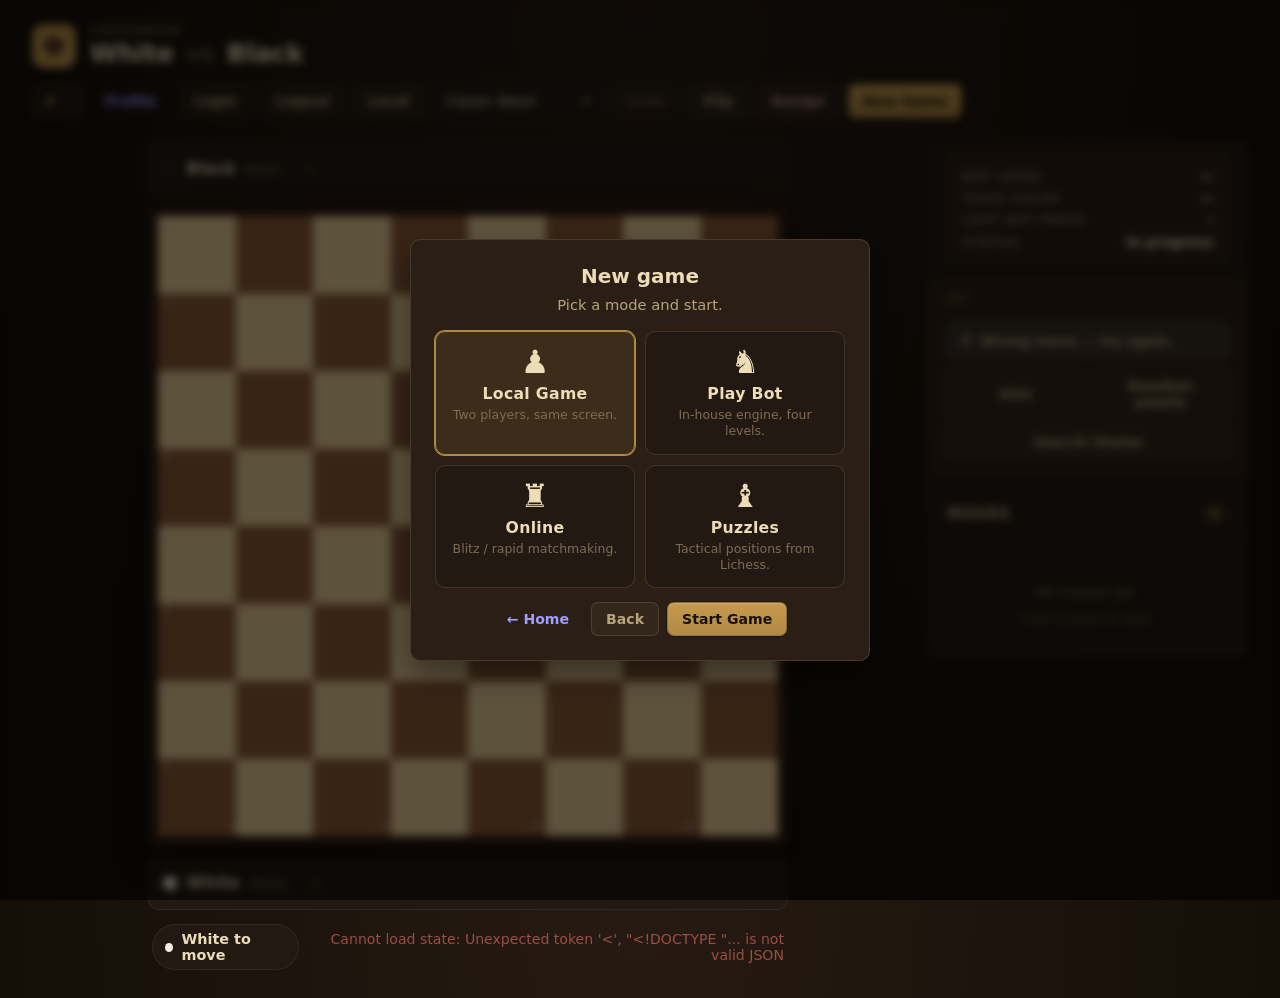
==== static/play.html @ d4fceac3 "getting there" ====
<!doctype html>
<html lang="en">
  <head>
    <meta charset="utf-8">
    <meta name="viewport" content="width=device-width, initial-scale=1">
    <title>ChessMate &mdash; Play</title>
    <link rel="stylesheet" href="/static/styles.css">
  </head>
  <body data-theme="warm">
    <main class="app-shell">
      <header class="topbar">
        <div class="topbar-brand">
          <a href="/" class="brand-link" title="Home">
            <span class="brand-mark" aria-hidden="true">&#9818;</span>
            <div class="brand-text">
              <p class="eyebrow">ChessMate</p>
              <h1><span id="title-white">White</span> <span class="vs">vs</span> <span id="title-black">Black</span></h1>
            </div>
          </a>
        </div>
        <div class="topbar-actions">
          <span class="user-chip" id="user-chip" hidden>
            <span class="user-dot" aria-hidden="true">&#9818;</span>
            <span id="user-name"></span>
            <span class="user-rating" id="user-rating"></span>
          </span>
          <a href="/profile" id="profile-link" class="ghost btn-link" title="Profile" hidden>
            <span class="btn-label">Profile</span>
          </a>
          <button id="login-shortcut" type="button" class="ghost" title="Login" hidden>
            <span class="btn-label">Login</span>
          </button>
          <button id="logout-button" type="button" class="ghost" title="Logout" hidden>
            <span class="btn-label">Logout</span>
          </button>
          <button id="mode-button" type="button" class="ghost" title="Change game mode">
            <span class="btn-label" id="mode-button-label">Local</span>
          </button>
          <select id="board-theme-picker" class="board-theme-picker" title="Board theme" aria-label="Board theme"></select>
          <button id="undo-button" type="button" class="ghost" title="Undo" disabled>
            <span class="btn-label">Undo</span>
          </button>
          <button id="flip-button" type="button" class="ghost" title="Flip board">
            <span class="btn-label">Flip</span>
          </button>
          <button id="resign-button" type="button" class="ghost danger" title="Resign" hidden>
            <span class="btn-label">Resign</span>
          </button>
          <button id="reset-button" type="button" class="primary" title="New game">
            <span class="btn-label">New Game</span>
          </button>
        </div>
      </header>

      <div class="layout">
        <section class="play-area" aria-label="Chessboard">
          <div class="player-card" id="player-top">
            <div class="player-info">
              <span class="player-dot black"></span>
              <span class="player-name" data-side="black">Black</span>
              <span class="player-color">Black</span>
              <span class="player-clock" id="clock-top"></span>
            </div>
            <div class="captured-row" id="captured-by-white" aria-label="Pieces captured by white"></div>
          </div>

          <div id="board" class="board" aria-label="Chessboard">
            <div class="squares-layer" id="squares-layer"></div>
            <div class="pieces-layer" id="pieces-layer" aria-hidden="true"></div>
            <div class="coords-files" id="coords-files"></div>
            <div class="coords-ranks" id="coords-ranks"></div>
            <div class="bot-thinking" id="bot-thinking" hidden>
              <span class="spinner" aria-hidden="true"></span>
              <span class="bot-thinking-text">Bot is thinking...</span>
            </div>
            <div class="multiplayer-overlay" id="multiplayer-overlay" hidden>
              <span class="spinner" aria-hidden="true"></span>
              <span class="multiplayer-text">
                <span id="multiplayer-text">Looking for an opponent</span>
                <span class="loading-dots" aria-hidden="true"></span>
              </span>
              <span class="multiplayer-subtext" id="multiplayer-wait">Wait time: 0:00</span>
              <button type="button" class="ghost mp-cancel" id="multiplayer-cancel">Cancel search</button>
            </div>
          </div>

          <div class="player-card" id="player-bottom">
            <div class="player-info">
              <span class="player-dot white"></span>
              <span class="player-name" data-side="white">White</span>
              <span class="player-color">White</span>
              <span class="player-clock" id="clock-bottom"></span>
            </div>
            <div class="captured-row" id="captured-by-black" aria-label="Pieces captured by black"></div>
          </div>

          <div class="status-bar" id="status-bar" role="status" aria-live="polite">
            <span class="turn-pill" id="turn-pill">
              <span class="turn-dot"></span>
              <span id="turn-text">White to move</span>
            </span>
            <span id="message" class="message"></span>
          </div>
        </section>

        <aside class="side-panel" aria-label="Game info">
          <!-- Game-info card: bot level, your color, last bot move. -->
          <div class="game-info-card" id="game-info-card" hidden>
            <div class="info-row" id="info-row-bot" hidden>
              <span class="info-label">Bot level</span>
              <span class="info-value" id="info-bot-level">&mdash;</span>
            </div>
            <div class="info-row">
              <span class="info-label">Your color</span>
              <span class="info-value" id="info-your-color">&mdash;</span>
            </div>
            <div class="info-row" id="info-row-last" hidden>
              <span class="info-label">Last bot move</span>
              <span class="info-value mono" id="info-last-bot">&mdash;</span>
            </div>
            <div class="info-row">
              <span class="info-label">Status</span>
              <span class="info-value" id="info-status">In progress</span>
            </div>
          </div>

          <!-- Puzzle info card (visible only in puzzle mode) -->
          <div class="puzzle-info" id="puzzle-info" hidden>
            <div class="puzzle-info-header">
              <span class="puzzle-rating-badge" id="puzzle-rating"></span>
              <span class="puzzle-progress-text" id="puzzle-progress"></span>
            </div>
            <div class="puzzle-themes" id="puzzle-themes"></div>
            <div class="puzzle-feedback" id="puzzle-feedback" hidden>
              <span class="puzzle-feedback-icon" aria-hidden="true">&#8634;</span>
              <span class="puzzle-feedback-text" id="puzzle-feedback-text">Wrong move &mdash; try again.</span>
            </div>
            <div class="puzzle-actions">
              <button type="button" class="ghost puzzle-btn" id="puzzle-hint-btn" title="Show the correct move">
                <span class="btn-label">Hint</span>
              </button>
              <button type="button" class="ghost puzzle-btn" id="puzzle-random-btn">
                <span class="btn-label">Random puzzle</span>
              </button>
              <button type="button" class="ghost puzzle-btn" id="puzzle-theme-btn">
                <span class="btn-label">Search theme</span>
              </button>
            </div>
          </div>

          <div class="panel-header" id="history-header">
            <h2>Moves</h2>
            <span class="badge" id="move-count">0</span>
          </div>
          <ol class="moves-list" id="moves-list"></ol>
          <div class="panel-empty" id="moves-empty">
            No moves yet.<br>
            <span class="hint">Click a piece to start.</span>
          </div>
        </aside>
      </div>
    </main>

    <!-- Mode-select modal -->
    <div class="modal-backdrop" id="mode-modal" hidden>
      <div class="modal mode-modal" role="dialog" aria-modal="true" aria-labelledby="mode-title">
        <h3 id="mode-title">New game</h3>
        <p class="modal-text">Pick a mode and start.</p>

        <div class="mode-choices" id="mode-choices">
          <button type="button" class="mode-tile selected" data-mode="local">
            <div class="mode-icon" aria-hidden="true">&#9823;</div>
            <div class="mode-name">Local Game</div>
            <div class="mode-desc">Two players, same screen.</div>
          </button>
          <button type="button" class="mode-tile" data-mode="vs_bot">
            <div class="mode-icon" aria-hidden="true">&#9822;</div>
            <div class="mode-name">Play Bot</div>
            <div class="mode-desc">In-house engine, four levels.</div>
          </button>
          <button type="button" class="mode-tile" data-mode="multiplayer">
            <div class="mode-icon" aria-hidden="true">&#9820;</div>
            <div class="mode-name">Online</div>
            <div class="mode-desc">Blitz / rapid matchmaking.</div>
          </button>
          <button type="button" class="mode-tile" data-mode="puzzle">
            <div class="mode-icon" aria-hidden="true">&#9821;</div>
            <div class="mode-name">Puzzles</div>
            <div class="mode-desc">Tactical positions from Lichess.</div>
          </button>
        </div>

        <div class="mode-options" id="mode-options" hidden>
          <div class="mode-options-row">
            <h4>Your color</h4>
            <div class="pill-choices" id="color-choices">
              <button type="button" class="pill selected" data-color="white">White</button>
              <button type="button" class="pill" data-color="black">Black</button>
              <button type="button" class="pill" data-color="random">Random</button>
            </div>
          </div>
          <div class="mode-options-row" id="level-row" hidden>
            <h4>Bot level</h4>
            <div class="pill-choices" id="level-choices">
              <button type="button" class="pill" data-level="1">Beginner</button>
              <button type="button" class="pill" data-level="2">Medium</button>
              <button type="button" class="pill selected" data-level="3">Advanced</button>
              <button type="button" class="pill" data-level="4">Expert</button>
            </div>
          </div>
        </div>

        <div class="mode-options" id="multiplayer-options" hidden>
          <div class="mode-options-row">
            <h4>Time</h4>
            <div class="pill-choices" id="time-choices">
              <button type="button" class="pill selected" data-minutes="3">3+2</button>
              <button type="button" class="pill" data-minutes="5">5+2</button>
              <button type="button" class="pill" data-minutes="10">10+2</button>
            </div>
          </div>
          <p class="modal-hint">Two-second increment per move.</p>
        </div>

        <div class="mode-options" id="puzzle-options" hidden>
          <div class="mode-options-row">
            <h4>Theme</h4>
            <div class="theme-search-wrap">
              <input type="text" class="form-input" id="puzzle-theme-search"
                     list="theme-datalist-modal"
                     placeholder="Search a theme (e.g. fork, pin, mate)&hellip;"
                     autocomplete="off">
              <datalist id="theme-datalist-modal"></datalist>
            </div>
          </div>
        </div>

        <div class="modal-actions">
          <a href="/" class="ghost btn-link" id="mode-home">&larr; Home</a>
          <button type="button" class="ghost" id="mode-cancel" hidden>Back</button>
          <button type="button" class="primary" id="mode-start">Start Game</button>
        </div>
      </div>
    </div>

    <!-- Promotion modal -->
    <div class="modal-backdrop" id="promo-modal" hidden>
      <div class="modal" role="dialog" aria-modal="true" aria-labelledby="promo-title">
        <h3 id="promo-title">Pawn promotion</h3>
        <p class="modal-text">Pick a piece.</p>
        <div class="promo-choices" id="promo-choices"></div>
      </div>
    </div>

    <!-- Game over modal -->
    <div class="modal-backdrop" id="endgame-modal" hidden>
      <div class="modal" role="dialog" aria-modal="true" aria-labelledby="endgame-title">
        <div class="endgame-icon" id="endgame-icon" aria-hidden="true">&#9812;</div>
        <h3 id="endgame-title">Game over</h3>
        <p class="modal-text" id="endgame-text">White wins.</p>
        <div class="modal-actions">
          <button type="button" class="ghost" id="endgame-close">View board</button>
          <button type="button" class="primary" id="endgame-reset">New game</button>
        </div>
      </div>
    </div>

    <!-- Puzzle solved modal -->
    <div class="modal-backdrop" id="puzzle-solved-modal" hidden>
      <div class="modal" role="dialog" aria-modal="true" aria-labelledby="puzzle-solved-title">
        <div class="endgame-icon" aria-hidden="true">&#9821;</div>
        <h3 id="puzzle-solved-title">Puzzle solved!</h3>
        <p class="modal-text" id="puzzle-solved-text">Nice work &mdash; you found every correct move.</p>
        <div class="modal-actions">
          <button type="button" class="ghost" id="puzzle-solved-close">View board</button>
          <button type="button" class="primary" id="puzzle-solved-next">Next puzzle</button>
        </div>
      </div>
    </div>

    <!-- Puzzle theme picker modal -->
    <div class="modal-backdrop" id="puzzle-theme-modal" hidden>
      <div class="modal" role="dialog" aria-modal="true" aria-labelledby="puzzle-theme-title">
        <h3 id="puzzle-theme-title">Pick a theme</h3>
        <p class="modal-text">Type or choose a theme for the next puzzle.</p>
        <div class="theme-search-wrap">
          <input type="text" class="form-input" id="puzzle-theme-picker-search"
                 list="theme-datalist-picker"
                 placeholder="Search a theme (e.g. fork, pin, mate)&hellip;"
                 autocomplete="off">
          <datalist id="theme-datalist-picker"></datalist>
        </div>
        <div class="modal-actions">
          <button type="button" class="ghost" id="puzzle-theme-cancel">Cancel</button>
          <button type="button" class="primary" id="puzzle-theme-start">Start</button>
        </div>
      </div>
    </div>

    <!-- Auth modal (shown only when login is required for an action). -->
    <div class="modal-backdrop" id="auth-modal" hidden>
      <div class="modal auth-modal" role="dialog" aria-modal="true" aria-labelledby="auth-title">
        <button type="button" class="modal-close" id="auth-modal-close" title="Close" aria-label="Close">&times;</button>
        <div class="auth-header">
          <span class="brand-mark auth-logo" aria-hidden="true">&#9818;</span>
          <h3 id="auth-title">Sign in</h3>
          <p class="modal-text">Log in or create a new account.</p>
        </div>

        <div class="auth-tabs">
          <button type="button" class="auth-tab active" id="auth-tab-login">Login</button>
          <button type="button" class="auth-tab" id="auth-tab-register">New account</button>
        </div>

        <p class="auth-error" id="auth-error" aria-live="polite"></p>

        <form id="auth-login-form">
          <div class="form-group">
            <label class="form-label" for="login-username">Username</label>
            <input class="form-input" type="text" id="login-username" placeholder="username" autocomplete="username">
          </div>
          <div class="form-group">
            <label class="form-label" for="login-password">Password</label>
            <input class="form-input" type="password" id="login-password" placeholder="&bull;&bull;&bull;&bull;&bull;&bull;&bull;&bull;" autocomplete="current-password">
          </div>
          <button type="submit" class="primary auth-submit" id="login-submit">Sign in</button>
        </form>

        <form id="auth-register-form" hidden>
          <div class="form-group">
            <label class="form-label" for="register-username">Username</label>
            <input class="form-input" type="text" id="register-username" placeholder="pick a username" autocomplete="username">
          </div>
          <div class="form-group">
            <label class="form-label" for="register-password">Password</label>
            <input class="form-input" type="password" id="register-password" placeholder="min. 6 chars" autocomplete="new-password">
          </div>
          <button type="submit" class="primary auth-submit" id="register-submit">Create account</button>
        </form>
      </div>
    </div>

    <script src="/static/board-themes.js"></script>
    <script src="/static/app.js" defer></script>
  </body>
</html>
---- static/styles.css ----
/* ============================================================
   ChessMate — Sprint 3 visual layer
   Adauga peste Sprint 2: selectare mod de joc (modal), tile-uri
   pentru moduri, pill-uri pentru sub-optiuni, overlay "bot
   gandeste" deasupra tablei + tabla in stare "asteapta bot".
   Tema unica (dark); FLIP, board, pieces si panel raman stabile.
   ============================================================ */

:root,
[data-theme="warm"] {
  color-scheme: dark;

  /* --- Retro chess-club palette (aged walnut + parchment + brass) --- */
  --bg-base:        #1b140d;                    /* dark walnut */
  --bg-grad:        radial-gradient(ellipse at top, #261b12 0%, #140e08 75%);
  --panel:          #221912;                    /* aged leather */
  --panel-elevated: #2b1f15;                    /* polished walnut */
  --ink:            #ecdcb8;                    /* ivory parchment */
  --ink-soft:       #b9a37c;                    /* warm taupe */
  --ink-muted:      #7e6c52;                    /* faded ink */
  --border:         rgba(236, 220, 184, 0.07);  /* worn bronze, soft */
  --border-strong:  rgba(236, 220, 184, 0.14);

  /* Aged brass — muted, less neon than the previous gold */
  --accent:         #b08a44;                    /* aged brass */
  --accent-soft:    rgba(176, 138, 68, 0.13);
  --accent-strong:  #c69a4d;                    /* polished brass */
  --danger:         #9c4d44;                    /* burgundy */
  --danger-soft:    rgba(156, 77, 68, 0.15);
  --success:        #688046;                    /* forest green */

  /* Default board (overridden by [data-board="..."] selectors below). */
  --light-square: #e3c98e;
  --dark-square:  #855632;
  --board-frame:  #2a180c;

  --hl-last:     rgba(176, 138, 68, 0.28);
  --hl-selected: rgba(176, 138, 68, 0.50);
  --hl-legal:    rgba(176, 138, 68, 0.50);
  --hl-capture:  rgba(156, 77, 68, 0.68);
  --hl-check:    rgba(156, 77, 68, 0.70);

  /* Softer shadows — no SaaS glow. */
  --shadow-lg: 0 14px 32px rgba(0, 0, 0, 0.42);
  --shadow-md: 0 4px 14px rgba(0, 0, 0, 0.30);

  --radius:     10px;
  --radius-sm:  7px;
  --transition:        180ms cubic-bezier(0.4, 0, 0.2, 1);
  --piece-transition:  260ms cubic-bezier(0.34, 1.2, 0.64, 1);
}

/* --- Board palettes (switchable via the board-theme picker) ------------- */
[data-board="classic"]    { --light-square:#e9cd96; --dark-square:#8a5a36; --board-frame:#2b1a10; }
[data-board="walnut"]     { --light-square:#d7b97b; --dark-square:#5d3920; --board-frame:#1a0d07; }
[data-board="autumn"]     { --light-square:#e5c89a; --dark-square:#9b5a3c; --board-frame:#2d160b; }
[data-board="olive"]      { --light-square:#e6d8b3; --dark-square:#5d6b3f; --board-frame:#2a2a1a; }
[data-board="parchment"]  { --light-square:#f3e6c4; --dark-square:#8a7a5a; --board-frame:#1d1610; }
[data-board="tournament"] { --light-square:#ecddb5; --dark-square:#4a6b4d; --board-frame:#1a2418; }

* { box-sizing: border-box; }

html, body { height: 100%; }

body {
  margin: 0;
  background: var(--bg-base);
  background-image: var(--bg-grad);
  color: var(--ink);
  font-family: "Inter", ui-sans-serif, system-ui, -apple-system, BlinkMacSystemFont, "Segoe UI", Roboto, sans-serif;
  font-size: 15px;
  -webkit-font-smoothing: antialiased;
}

button {
  font: inherit;
  cursor: pointer;
  border: 0;
}

/* ----------------------------- Layout ------------------------------- */

.app-shell {
  min-height: 100vh;
  max-width: 1280px;
  margin: 0 auto;
  padding: 24px clamp(16px, 3vw, 32px);
  display: flex;
  flex-direction: column;
  gap: 24px;
}

.topbar {
  display: flex;
  align-items: center;
  justify-content: space-between;
  gap: 16px;
  flex-wrap: wrap;
}

.topbar-brand {
  display: flex;
  align-items: center;
  gap: 14px;
}

.brand-mark {
  width: 44px;
  height: 44px;
  border-radius: 12px;
  background: linear-gradient(135deg, var(--accent), var(--accent-strong));
  color: var(--board-frame);
  display: grid;
  place-items: center;
  font-size: 28px;
  line-height: 1;
  box-shadow: var(--shadow-md);
}

.brand-text { line-height: 1.1; }

.eyebrow {
  margin: 0 0 2px;
  color: var(--ink-muted);
  font-size: 0.7rem;
  font-weight: 700;
  letter-spacing: 0.18em;
  text-transform: uppercase;
}

h1 {
  margin: 0;
  font-size: clamp(1.2rem, 2.2vw, 1.6rem);
  font-weight: 700;
  letter-spacing: -0.01em;
}

.vs {
  color: var(--ink-muted);
  font-weight: 500;
  margin: 0 4px;
}

.topbar-actions {
  display: flex;
  gap: 8px;
  flex-wrap: wrap;
}

button.ghost,
button.primary {
  display: inline-flex;
  align-items: center;
  gap: 6px;
  padding: 8px 14px;
  border-radius: var(--radius-sm);
  font-size: 0.88rem;
  font-weight: 600;
  transition: background var(--transition), color var(--transition), transform var(--transition), border-color var(--transition);
}

button.ghost {
  background: transparent;
  color: var(--ink-soft);
  border: 1px solid var(--border-strong);
}

button.ghost:hover:not(:disabled) {
  background: var(--accent-soft);
  color: var(--ink);
  border-color: var(--accent);
}

button.primary {
  background: linear-gradient(135deg, var(--accent), var(--accent-strong));
  color: var(--board-frame);
}

button.primary:hover {
  transform: translateY(-1px);
  box-shadow: var(--shadow-md);
}

button:disabled {
  opacity: 0.4;
  cursor: not-allowed;
}

.btn-icon {
  font-size: 1rem;
  line-height: 1;
}

.layout {
  display: grid;
  grid-template-columns: minmax(0, 1fr) 320px;
  gap: 24px;
  align-items: start;
}

@media (max-width: 960px) {
  .layout { grid-template-columns: 1fr; }
  .side-panel { order: 2; }
}

/* --------------------------- Play area ------------------------------ */

.play-area {
  display: flex;
  flex-direction: column;
  gap: 10px;
  align-items: center;
}

.player-card {
  display: flex;
  align-items: center;
  justify-content: space-between;
  gap: 16px;
  padding: 10px 14px;
  background: var(--panel);
  border: 1px solid var(--border);
  border-radius: var(--radius);
  min-height: 54px;
  width: min(100%, 640px);
}

.player-card.active {
  border-color: var(--accent);
  box-shadow: 0 0 0 1px var(--accent), var(--shadow-md);
}

.player-info {
  display: flex;
  align-items: center;
  gap: 10px;
  font-weight: 600;
}

.player-dot {
  width: 14px;
  height: 14px;
  border-radius: 50%;
  border: 2px solid var(--border-strong);
}
.player-dot.white { background: #f5f0e6; }
.player-dot.black { background: #1a1612; }

.player-name {
  letter-spacing: 0.04em;
  font-weight: 700;
}

.player-color {
  color: var(--ink-muted);
  font-size: 0.82rem;
  font-weight: 500;
}

.player-clock {
  margin-left: 10px;
  padding: 2px 8px;
  border-radius: 999px;
  background: rgba(233, 185, 73, 0.15);
  color: var(--accent);
  font-size: 0.78rem;
  font-weight: 700;
  letter-spacing: 0.04em;
}

.captured-row {
  display: flex;
  align-items: center;
  gap: 0;
  font-size: 1.25rem;
  line-height: 1;
  min-height: 24px;
  flex-wrap: wrap;
}

.captured-row .captured-piece {
  display: inline-block;
  margin-right: -4px;
  transition: transform var(--transition);
  animation: capture-in 240ms cubic-bezier(0.34, 1.56, 0.64, 1);
}

.captured-row .captured-piece.white {
  color: #f7f1e3;
  text-shadow:
    -0.5px -0.5px 0 #1a120c,
     0.5px -0.5px 0 #1a120c,
    -0.5px  0.5px 0 #1a120c,
     0.5px  0.5px 0 #1a120c;
}

.captured-row .captured-piece.black {
  color: #1a120c;
  text-shadow:
    -0.5px -0.5px 0 rgba(255, 255, 255, 0.6),
     0.5px -0.5px 0 rgba(255, 255, 255, 0.6),
    -0.5px  0.5px 0 rgba(255, 255, 255, 0.6),
     0.5px  0.5px 0 rgba(255, 255, 255, 0.6);
}

.captured-advantage {
  margin-left: 8px;
  padding: 1px 6px;
  border-radius: 999px;
  background: var(--accent-soft);
  color: var(--accent);
  font-size: 0.72rem;
  font-weight: 700;
}

@keyframes capture-in {
  0% { transform: scale(0) rotate(-40deg); opacity: 0; }
  100% { transform: scale(1) rotate(0); opacity: 1; }
}

/* ------------------------------ Board ------------------------------- */

.board {
  position: relative;
  width: min(100%, 640px);
  aspect-ratio: 1;
  display: grid;
  grid-template: 1fr / 1fr;
  border: 10px solid var(--board-frame);
  border-radius: 6px;
  background: var(--board-frame);
  box-shadow: var(--shadow-lg);
  overflow: hidden;
  transition: filter var(--transition);
}

/* Stare cand asteptam botul — semnaleaza vizual ca tabla nu accepta input */
.board.waiting-for-bot {
  filter: saturate(0.7) brightness(0.92);
}
.board.waiting-for-bot .square { cursor: default; }

.squares-layer,
.pieces-layer {
  grid-area: 1 / 1;
}

.squares-layer {
  display: grid;
  grid-template-columns: repeat(8, 1fr);
  grid-template-rows: repeat(8, 1fr);
}

.pieces-layer {
  position: relative;
  pointer-events: none;
  z-index: 2;
}

.square {
  position: relative;
  border: 0;
  padding: 0;
  margin: 0;
  background: var(--light-square);
  cursor: default;
  transition: background var(--transition);
}

.square.dark { background: var(--dark-square); }

.square[data-last-move]::before {
  content: "";
  position: absolute;
  inset: 0;
  background: var(--hl-last);
  pointer-events: none;
}

.square[data-check]::before {
  content: "";
  position: absolute;
  inset: 0;
  background: radial-gradient(circle at center, var(--hl-check) 0%, transparent 75%);
  pointer-events: none;
  animation: check-pulse 1.6s ease-in-out infinite;
}

@keyframes check-pulse {
  0%, 100% { opacity: 0.85; }
  50%      { opacity: 0.45; }
}

.square.selected {
  outline: 4px solid var(--hl-selected);
  outline-offset: -4px;
  z-index: 1;
}

.square.legal::after {
  content: "";
  position: absolute;
  inset: 0;
  margin: auto;
  width: 28%;
  aspect-ratio: 1;
  border-radius: 50%;
  background: var(--hl-legal);
  pointer-events: none;
  animation: dot-in 180ms ease-out;
}

.square.capture::after {
  content: "";
  position: absolute;
  inset: 6%;
  border: 4px solid var(--hl-capture);
  border-radius: 50%;
  pointer-events: none;
  animation: dot-in 180ms ease-out;
}

@keyframes dot-in {
  from { transform: scale(0.4); opacity: 0; }
  to   { transform: scale(1); opacity: 1; }
}

/* Coordonate */
.coords-files,
.coords-ranks {
  position: absolute;
  pointer-events: none;
  z-index: 3;
  font-size: clamp(9px, 1.2vw, 11px);
  font-weight: 700;
  font-family: "JetBrains Mono", ui-monospace, monospace;
  color: rgba(255, 255, 255, 0.55);
  text-shadow: 0 1px 1px rgba(0, 0, 0, 0.3);
}

.coords-files {
  inset: auto 0 4px 0;
  display: grid;
  grid-template-columns: repeat(8, 1fr);
  padding: 0 6px;
}
.coords-files span { text-align: right; padding-right: 4px; }

.coords-ranks {
  inset: 4px 0 0 4px;
  display: grid;
  grid-template-rows: repeat(8, 1fr);
}

/* Piese */
.piece {
  position: absolute;
  width: 12.5%;
  height: 12.5%;
  display: grid;
  place-items: center;
  font-size: clamp(2rem, 7.4vw, 3.6rem);
  line-height: 1;
  user-select: none;
  pointer-events: none;
  transition: transform var(--piece-transition), opacity 220ms ease-out;
  will-change: transform;
}

.piece.white {
  color: #f7f1e3;
  text-shadow:
    -1px -1px 0 #1a120c,
     1px -1px 0 #1a120c,
    -1px  1px 0 #1a120c,
     1px  1px 0 #1a120c,
     0 2px 4px rgba(0, 0, 0, 0.35);
}

.piece.black {
  color: #1a120c;
  text-shadow:
    -1px -1px 0 rgba(255, 255, 255, 0.55),
     1px -1px 0 rgba(255, 255, 255, 0.55),
    -1px  1px 0 rgba(255, 255, 255, 0.55),
     1px  1px 0 rgba(255, 255, 255, 0.55),
     0 2px 4px rgba(0, 0, 0, 0.35);
}

.piece.captured-out {
  opacity: 0;
  transform: scale(0.6) translate(var(--tx, 0), var(--ty, 0));
  transition: transform 200ms ease-in, opacity 200ms ease-in;
}

.piece.promoting {
  animation: promote-pop 360ms cubic-bezier(0.34, 1.56, 0.64, 1);
}
@keyframes promote-pop {
  0%   { transform: translate(var(--tx, 0), var(--ty, 0)) scale(0.3); }
  60%  { transform: translate(var(--tx, 0), var(--ty, 0)) scale(1.25); }
  100% { transform: translate(var(--tx, 0), var(--ty, 0)) scale(1); }
}

/* --------------------------- Bot thinking overlay ------------------- */

.bot-thinking {
  position: absolute;
  inset: 0;
  z-index: 4;
  display: flex;
  align-items: center;
  justify-content: center;
  flex-direction: column;
  gap: 12px;
  background: rgba(15, 20, 25, 0.35);
  backdrop-filter: blur(2px);
  pointer-events: none;
  animation: fade-in 180ms ease-out;
}
.bot-thinking[hidden] { display: none; }

.bot-thinking-text {
  background: var(--panel-elevated);
  color: var(--ink);
  border: 1px solid var(--border-strong);
  border-radius: 999px;
  padding: 6px 14px;
  font-size: 0.88rem;
  font-weight: 600;
  letter-spacing: 0.02em;
  box-shadow: var(--shadow-md);
}

/* ----------------------- Multiplayer overlay ---------------------- */

.multiplayer-overlay {
  position: absolute;
  inset: 0;
  z-index: 5;
  display: flex;
  align-items: center;
  justify-content: center;
  flex-direction: column;
  gap: 12px;
  background: rgba(15, 20, 25, 0.45);
  backdrop-filter: blur(2px);
  animation: fade-in 180ms ease-out;
}
.multiplayer-overlay[hidden] { display: none; }

.multiplayer-text {
  background: var(--panel-elevated);
  color: var(--ink);
  border: 1px solid var(--border-strong);
  border-radius: 999px;
  padding: 6px 14px;
  font-size: 0.9rem;
  font-weight: 600;
  letter-spacing: 0.02em;
  box-shadow: var(--shadow-md);
}

.multiplayer-subtext {
  color: var(--ink-soft);
  font-size: 0.82rem;
  font-weight: 600;
  letter-spacing: 0.02em;
}

.mp-cancel {
  background: var(--accent);
  color: var(--board-frame);
  border: 0;
  padding: 9px 16px;
  font-weight: 700;
  letter-spacing: 0.02em;
  box-shadow: var(--shadow-md);
}

.mp-cancel:hover:not(:disabled) {
  transform: translateY(-1px);
  box-shadow: 0 10px 24px rgba(0, 0, 0, 0.35);
}

.loading-dots::after {
  content: "...";
  display: inline-block;
  width: 0;
  overflow: hidden;
  vertical-align: bottom;
  animation: dots 1.1s steps(4, end) infinite;
}

@keyframes dots {
  to { width: 1.2em; }
}

.spinner {
  width: 36px;
  height: 36px;
  border-radius: 50%;
  border: 3px solid rgba(255, 255, 255, 0.18);
  border-top-color: var(--accent);
  animation: spin 0.9s linear infinite;
}

@keyframes spin {
  to { transform: rotate(360deg); }
}

/* ---------------------------- Status bar ---------------------------- */

.status-bar {
  display: flex;
  align-items: center;
  justify-content: space-between;
  gap: 12px;
  padding: 4px 4px;
  min-height: 36px;
  width: min(100%, 640px);
}

.turn-pill {
  display: inline-flex;
  align-items: center;
  gap: 8px;
  padding: 6px 12px;
  border-radius: 999px;
  background: var(--panel);
  border: 1px solid var(--border);
  font-weight: 600;
  font-size: 0.9rem;
}

.turn-dot {
  width: 9px;
  height: 9px;
  border-radius: 50%;
  background: #f5f0e6;
  border: 2px solid var(--border-strong);
  transition: background var(--transition);
}
.turn-pill[data-turn="black"] .turn-dot { background: #1a1612; }

.message {
  font-size: 0.88rem;
  color: var(--danger);
  text-align: right;
  min-height: 1em;
  font-weight: 500;
}

.message.info { color: var(--ink-soft); }
.message.success { color: var(--success); }

/* --------------------------- Side panel ----------------------------- */

.side-panel {
  background: var(--panel);
  border: 1px solid var(--border);
  border-radius: var(--radius);
  display: flex;
  flex-direction: column;
  max-height: calc(100vh - 140px);
  overflow: hidden;
}

.panel-header {
  padding: 14px 18px;
  border-bottom: 1px solid var(--border);
  display: flex;
  align-items: center;
  justify-content: space-between;
}
.panel-header h2 {
  margin: 0;
  font-size: 0.95rem;
  font-weight: 700;
  letter-spacing: 0.04em;
  text-transform: uppercase;
  color: var(--ink-soft);
}
.badge {
  padding: 2px 10px;
  border-radius: 999px;
  background: var(--accent-soft);
  color: var(--accent);
  font-size: 0.78rem;
  font-weight: 700;
}

.moves-list {
  list-style: none;
  margin: 0;
  padding: 8px 0;
  overflow-y: auto;
  font-family: "JetBrains Mono", ui-monospace, monospace;
  font-size: 0.92rem;
}

.moves-list li {
  display: grid;
  grid-template-columns: 38px 1fr 1fr;
  gap: 8px;
  padding: 6px 18px;
  align-items: center;
  border-left: 3px solid transparent;
  transition: background var(--transition);
}

.moves-list li:hover { background: var(--accent-soft); }

.moves-list .ply-num {
  color: var(--ink-muted);
  font-size: 0.82rem;
}

.moves-list .ply {
  padding: 2px 6px;
  border-radius: 4px;
  font-weight: 600;
}

.moves-list .ply.latest {
  background: var(--accent-soft);
  color: var(--accent-strong);
}

.moves-list .ply.empty { color: var(--ink-muted); font-weight: 400; }

.panel-empty {
  padding: 28px 22px;
  text-align: center;
  color: var(--ink-muted);
  font-size: 0.88rem;
  line-height: 1.5;
}
.panel-empty .hint {
  display: block;
  margin-top: 6px;
  font-size: 0.8rem;
  opacity: 0.75;
}

/* ----------------------------- Modals ------------------------------- */

.modal-backdrop {
  position: fixed;
  inset: 0;
  background: rgba(0, 0, 0, 0.6);
  display: grid;
  place-items: center;
  z-index: 100;
  animation: fade-in 220ms ease-out;
  backdrop-filter: blur(4px);
}
.modal-backdrop[hidden] { display: none; }

.modal {
  background: var(--panel-elevated);
  color: var(--ink);
  border: 1px solid var(--border-strong);
  border-radius: var(--radius);
  padding: 24px;
  max-width: 380px;
  width: 90%;
  box-shadow: var(--shadow-lg);
  text-align: center;
  animation: pop-in 280ms cubic-bezier(0.34, 1.56, 0.64, 1);
}

@keyframes fade-in { from { opacity: 0; } to { opacity: 1; } }
@keyframes pop-in {
  from { transform: scale(0.85); opacity: 0; }
  to   { transform: scale(1); opacity: 1; }
}

.modal h3 {
  margin: 0 0 8px;
  font-size: 1.25rem;
}
.modal-text {
  margin: 0 0 18px;
  color: var(--ink-soft);
  font-size: 0.92rem;
}
.modal-hint {
  margin: 4px 0 0;
  color: var(--ink-muted);
  font-size: 0.78rem;
  font-style: italic;
  text-align: center;
}

.promo-choices {
  display: grid;
  grid-template-columns: repeat(4, 1fr);
  gap: 8px;
}
.promo-choices button {
  background: var(--panel);
  border: 1px solid var(--border-strong);
  border-radius: var(--radius-sm);
  padding: 12px 0;
  font-size: 2.4rem;
  line-height: 1;
  transition: background var(--transition), transform var(--transition), border-color var(--transition);
}
.promo-choices button.white {
  color: #f7f1e3;
  text-shadow: -1px -1px 0 #1a120c, 1px -1px 0 #1a120c, -1px 1px 0 #1a120c, 1px 1px 0 #1a120c;
}
.promo-choices button.black {
  color: #1a120c;
  text-shadow: -1px -1px 0 rgba(255,255,255,.6), 1px -1px 0 rgba(255,255,255,.6), -1px 1px 0 rgba(255,255,255,.6), 1px 1px 0 rgba(255,255,255,.6);
}
.promo-choices button:hover {
  background: var(--accent-soft);
  border-color: var(--accent);
  transform: translateY(-2px);
}

.endgame-icon {
  font-size: 3.5rem;
  line-height: 1;
  margin-bottom: 8px;
  color: var(--accent);
  animation: bounce-in 500ms cubic-bezier(0.34, 1.56, 0.64, 1);
}
@keyframes bounce-in {
  0% { transform: scale(0) rotate(-180deg); }
  100% { transform: scale(1) rotate(0); }
}

.modal-actions {
  display: flex;
  gap: 8px;
  justify-content: center;
  margin-top: 8px;
}

/* ------------------- Mode-select modal (Sprint 3) ------------------- */

.mode-modal {
  max-width: 460px;
  text-align: left;
}
.mode-modal h3 { text-align: center; }
.mode-modal .modal-text { text-align: center; }

.mode-choices {
  display: grid;
  grid-template-columns: 1fr 1fr;
  gap: 10px;
  margin-bottom: 14px;
}

.mode-tile {
  background: var(--panel);
  border: 1px solid var(--border-strong);
  border-radius: var(--radius);
  padding: 14px 12px;
  display: flex;
  flex-direction: column;
  align-items: center;
  gap: 4px;
  text-align: center;
  color: var(--ink);
  cursor: pointer;
  transition: background var(--transition), border-color var(--transition), transform var(--transition);
}
.mode-tile:hover {
  background: var(--accent-soft);
  border-color: var(--accent);
  transform: translateY(-1px);
}
.mode-tile.selected {
  background: var(--accent-soft);
  border-color: var(--accent);
  box-shadow: 0 0 0 1px var(--accent);
}

.mode-icon {
  font-size: 2rem;
  line-height: 1;
  margin-bottom: 2px;
}
.mode-name {
  font-weight: 700;
  font-size: 0.98rem;
  letter-spacing: 0.02em;
}
.mode-desc {
  font-size: 0.78rem;
  color: var(--ink-muted);
  line-height: 1.3;
}

.mode-options {
  display: flex;
  flex-direction: column;
  gap: 10px;
  padding: 12px;
  margin-bottom: 12px;
  background: var(--panel);
  border: 1px solid var(--border);
  border-radius: var(--radius-sm);
  animation: fade-in 180ms ease-out;
}
.mode-options[hidden] { display: none; }

.mode-options-row {
  display: flex;
  align-items: center;
  gap: 10px;
  flex-wrap: wrap;
}
.mode-options-row h4 {
  margin: 0;
  font-size: 0.78rem;
  font-weight: 700;
  letter-spacing: 0.08em;
  text-transform: uppercase;
  color: var(--ink-soft);
  min-width: 56px;
}

.pill-choices {
  display: flex;
  gap: 6px;
  flex-wrap: wrap;
}

.pill {
  background: transparent;
  color: var(--ink-soft);
  border: 1px solid var(--border-strong);
  border-radius: 999px;
  padding: 5px 12px;
  font-size: 0.82rem;
  font-weight: 600;
  transition: background var(--transition), color var(--transition), border-color var(--transition);
}
.pill:hover:not(:disabled) {
  background: var(--accent-soft);
  color: var(--ink);
  border-color: var(--accent);
}
.pill.selected {
  background: var(--accent-soft);
  color: var(--accent-strong);
  border-color: var(--accent);
}

/* ----------------------------- Auth Modal -------------------------------- */

.auth-modal {
  max-width: 360px;
  text-align: left;
}

.auth-header {
  text-align: center;
  margin-bottom: 20px;
}

.auth-logo {
  width: 52px;
  height: 52px;
  font-size: 32px;
  margin: 0 auto 12px;
  display: grid;
  place-items: center;
}

.auth-tabs {
  display: grid;
  grid-template-columns: 1fr 1fr;
  border: 1px solid var(--border-strong);
  border-radius: var(--radius-sm);
  overflow: hidden;
  margin-bottom: 16px;
}

.auth-tab {
  background: var(--panel);
  color: var(--ink-soft);
  border: 0;
  padding: 10px;
  font-size: 0.9rem;
  font-weight: 600;
  transition: background var(--transition), color var(--transition);
}

.auth-tab.active {
  background: var(--accent-soft);
  color: var(--accent-strong);
}

.auth-error {
  min-height: 1.4em;
  margin: 0 0 10px;
  font-size: 0.85rem;
  font-weight: 500;
  color: var(--danger);
  text-align: center;
}

.form-group {
  display: flex;
  flex-direction: column;
  gap: 5px;
  margin-bottom: 12px;
}

.form-label {
  font-size: 0.78rem;
  font-weight: 700;
  letter-spacing: 0.07em;
  text-transform: uppercase;
  color: var(--ink-soft);
}

.form-input {
  background: var(--panel);
  border: 1px solid var(--border-strong);
  border-radius: var(--radius-sm);
  color: var(--ink);
  font: inherit;
  font-size: 0.95rem;
  padding: 10px 12px;
  outline: none;
  width: 100%;
  transition: border-color var(--transition), box-shadow var(--transition);
}

.form-input:focus {
  border-color: var(--accent);
  box-shadow: 0 0 0 2px var(--accent-soft);
}

.form-input::placeholder { color: var(--ink-muted); }

.auth-submit {
  width: 100%;
  justify-content: center;
  margin-top: 4px;
  padding: 11px;
}

/* --------------------- User chip in topbar ------------------------------ */

.user-chip {
  display: inline-flex;
  align-items: center;
  gap: 7px;
  padding: 6px 12px;
  border-radius: var(--radius-sm);
  background: var(--panel);
  border: 1px solid var(--border);
  font-size: 0.88rem;
}

.user-dot {
  color: var(--accent);
  font-size: 0.75rem;
  line-height: 1;
}

#user-name {
  font-weight: 700;
  color: var(--ink);
}

.user-rating {
  color: var(--ink-muted);
  font-size: 0.78rem;
  font-weight: 600;
}

/* ----------------------------- Mobile ------------------------------- */

@media (max-width: 560px) {
  .app-shell { padding: 16px; gap: 16px; }
  .topbar-actions .btn-label { display: none; }
  .topbar-actions button { padding: 8px 10px; }
  .player-card { padding: 8px 12px; }
  h1 { font-size: 1.1rem; }
  .brand-mark { width: 36px; height: 36px; font-size: 22px; }
  .side-panel { max-height: 360px; }

  .mode-choices { grid-template-columns: 1fr; }
  .mode-options-row { flex-direction: column; align-items: flex-start; gap: 6px; }
  .mode-options-row h4 { min-width: 0; }
}

/* ========================= Puzzle module ========================= */

/* Puzzle info card in side panel */
.puzzle-info {
  background: var(--panel-elevated);
  border: 1px solid var(--border);
  border-radius: var(--radius-sm);
  padding: 14px 16px;
  margin-bottom: 16px;
  display: flex;
  flex-direction: column;
  gap: 10px;
}

.puzzle-info-header {
  display: flex;
  align-items: center;
  justify-content: space-between;
  gap: 8px;
}

.puzzle-rating-badge {
  background: var(--accent-soft);
  color: var(--accent-strong);
  font-weight: 700;
  font-size: 0.92rem;
  padding: 3px 10px;
  border-radius: 20px;
  border: 1px solid rgba(233, 185, 73, 0.3);
}

.puzzle-progress-text {
  color: var(--ink-soft);
  font-size: 0.82rem;
  font-weight: 600;
}

.puzzle-themes {
  display: flex;
  flex-wrap: wrap;
  gap: 5px;
}

.puzzle-theme-tag {
  background: var(--panel);
  color: var(--ink-muted);
  border: 1px solid var(--border);
  font-size: 0.75rem;
  padding: 2px 8px;
  border-radius: 12px;
}

.puzzle-actions {
  display: flex;
  gap: 6px;
  flex-wrap: wrap;
}

.puzzle-btn {
  flex: 1;
  min-width: 100px;
  justify-content: center;
  font-size: 0.83rem;
  padding: 6px 10px;
}

/* Board flash animations for correct/wrong move */
@keyframes flashWrong {
  0%   { box-shadow: inset 0 0 0 3px var(--danger); }
  50%  { box-shadow: inset 0 0 0 5px var(--danger); }
  100% { box-shadow: none; }
}

@keyframes flashCorrect {
  0%   { box-shadow: inset 0 0 0 3px var(--success); }
  50%  { box-shadow: inset 0 0 0 5px var(--success); }
  100% { box-shadow: none; }
}

.board.flash-wrong  { animation: flashWrong  0.55s ease-out forwards; }
.board.flash-correct { animation: flashCorrect 0.55s ease-out forwards; }

/* Feedback strip in puzzle side panel — 3 states via data-kind */
.puzzle-feedback {
  display: flex;
  align-items: center;
  gap: 8px;
  border-radius: var(--radius-sm);
  padding: 8px 12px;
  font-size: 0.85rem;
  font-weight: 600;
  animation: feedbackSlideIn 0.2s ease-out;
  /* default / hint — gray */
  background: rgba(164, 173, 184, 0.1);
  border: 1px solid rgba(164, 173, 184, 0.25);
  color: var(--ink-soft);
}

.puzzle-feedback[data-kind="wrong"] {
  background: rgba(217, 106, 106, 0.12);
  border-color: rgba(217, 106, 106, 0.35);
  color: var(--danger);
}

.puzzle-feedback[data-kind="good"] {
  background: rgba(95, 184, 120, 0.12);
  border-color: rgba(95, 184, 120, 0.35);
  color: var(--success);
}

@keyframes feedbackSlideIn {
  from { opacity: 0; transform: translateY(-4px); }
  to   { opacity: 1; transform: translateY(0); }
}

.puzzle-feedback-icon {
  font-size: 1rem;
  flex-shrink: 0;
}

/* Theme search input wrapper */
.theme-search-wrap {
  width: 100%;
  margin-top: 4px;
}

.theme-search-wrap .form-input {
  width: 100%;
}

/* ============================================================
   Home page + chrome additions
   ============================================================ */

.brand-link {
  display: flex;
  align-items: center;
  gap: 14px;
  text-decoration: none;
  color: inherit;
  border-radius: var(--radius);
  padding: 4px 6px;
  margin: -4px -6px;
  transition: background var(--transition);
}
.brand-link:hover { background: var(--accent-soft); }

.home-shell {
  min-height: 100vh;
  max-width: 1180px;
  margin: 0 auto;
  padding: 28px clamp(16px, 3vw, 36px) 40px;
  display: flex;
  flex-direction: column;
  gap: 28px;
}

.home-topbar { padding-bottom: 4px; border-bottom: 1px solid var(--border); }

/* Hero */
.hero {
  display: grid;
  grid-template-columns: 1fr auto;
  align-items: center;
  gap: 24px;
  padding: 40px 36px;
  background: linear-gradient(135deg, var(--panel) 0%, var(--panel-elevated) 100%);
  border: 1px solid var(--border-strong);
  border-radius: var(--radius);
  box-shadow: var(--shadow-md);
}
.hero-eyebrow {
  margin: 0 0 6px;
  color: var(--accent);
  font-size: 0.78rem;
  font-weight: 700;
  letter-spacing: 0.22em;
  text-transform: uppercase;
}
.hero-title {
  margin: 0 0 10px;
  font-size: clamp(1.6rem, 3.2vw, 2.4rem);
  font-weight: 700;
  letter-spacing: -0.012em;
  color: var(--ink);
}
.hero-text {
  margin: 0;
  color: var(--ink-soft);
  font-size: 1rem;
  line-height: 1.5;
  max-width: 56ch;
}
.hero-piece {
  font-size: clamp(4rem, 10vw, 8rem);
  line-height: 1;
  color: var(--accent);
  opacity: 0.55;
  filter: drop-shadow(0 4px 12px rgba(0, 0, 0, 0.4));
}

/* Play-mode grid */
.play-grid {
  display: grid;
  grid-template-columns: repeat(auto-fit, minmax(240px, 1fr));
  gap: 16px;
}
.play-card {
  position: relative;
  display: flex;
  flex-direction: column;
  gap: 8px;
  padding: 22px 22px 20px;
  background: var(--panel);
  border: 1px solid var(--border-strong);
  border-radius: var(--radius);
  color: var(--ink);
  text-decoration: none;
  transition: transform var(--transition),
              background var(--transition),
              border-color var(--transition),
              box-shadow var(--transition);
  overflow: hidden;
}
.play-card:hover {
  transform: translateY(-2px);
  background: var(--panel-elevated);
  border-color: var(--accent);
  box-shadow: var(--shadow-md);
}
.play-card-icon {
  font-size: 2.2rem;
  line-height: 1;
  color: var(--accent);
}
.play-card h3 {
  margin: 0;
  font-size: 1.08rem;
  font-weight: 700;
  letter-spacing: 0.005em;
}
.play-card p {
  margin: 0;
  color: var(--ink-soft);
  font-size: 0.88rem;
  line-height: 1.45;
}
.play-card-cta {
  margin-top: 6px;
  color: var(--accent);
  font-size: 0.85rem;
  font-weight: 700;
  letter-spacing: 0.02em;
}
.play-card-locked {
  position: absolute;
  top: 12px;
  right: 14px;
  color: var(--ink-muted);
  font-size: 1rem;
}
.play-card.primary-card {
  background: linear-gradient(135deg, rgba(199, 155, 74, 0.12), rgba(199, 155, 74, 0.02));
  border-color: var(--accent);
}
.play-card.primary-card:hover {
  background: linear-gradient(135deg, rgba(199, 155, 74, 0.22), rgba(199, 155, 74, 0.06));
}

/* Side cards (profile / guest / settings) */
.home-side-grid {
  display: grid;
  grid-template-columns: repeat(auto-fit, minmax(240px, 1fr));
  gap: 16px;
}
.home-card {
  padding: 20px 20px 22px;
  background: var(--panel);
  border: 1px solid var(--border);
  border-radius: var(--radius);
}
.home-card h3 {
  margin: 0 0 8px;
  font-size: 1.05rem;
  font-weight: 700;
}
.home-card p { margin: 0 0 12px; color: var(--ink-soft); font-size: 0.9rem; line-height: 1.45; }
.home-card p.muted { color: var(--ink-muted); }
.card-eyebrow {
  margin: 0 0 4px;
  color: var(--accent);
  font-size: 0.72rem;
  font-weight: 700;
  letter-spacing: 0.18em;
  text-transform: uppercase;
}
.profile-stats {
  display: grid;
  grid-template-columns: repeat(3, 1fr);
  gap: 8px;
  margin-top: 12px;
}
.profile-stats .stat {
  background: var(--panel-elevated);
  border: 1px solid var(--border);
  border-radius: var(--radius-sm);
  padding: 10px 8px;
  text-align: center;
}
.profile-stats .stat-label {
  display: block;
  color: var(--ink-muted);
  font-size: 0.7rem;
  font-weight: 600;
  letter-spacing: 0.06em;
  text-transform: uppercase;
}
.profile-stats .stat-value {
  display: block;
  color: var(--ink);
  font-size: 1.1rem;
  font-weight: 700;
  margin-top: 2px;
}

.home-footer {
  margin-top: auto;
  padding-top: 18px;
  border-top: 1px solid var(--border);
  color: var(--ink-muted);
  font-size: 0.8rem;
  text-align: center;
}

/* Board theme dropdown */
.board-theme-picker {
  background: var(--panel);
  color: var(--ink);
  border: 1px solid var(--border-strong);
  border-radius: var(--radius-sm);
  padding: 7px 28px 7px 12px;
  font: inherit;
  font-size: 0.85rem;
  cursor: pointer;
  appearance: none;
  background-image: linear-gradient(45deg, transparent 50%, var(--ink-soft) 50%),
                    linear-gradient(135deg, var(--ink-soft) 50%, transparent 50%);
  background-position: calc(100% - 14px) 50%, calc(100% - 9px) 50%;
  background-size: 5px 5px, 5px 5px;
  background-repeat: no-repeat;
  transition: border-color var(--transition);
}
.board-theme-picker:hover  { border-color: var(--accent); }
.board-theme-picker:focus  { outline: 2px solid var(--accent); outline-offset: 2px; }

/* Auth-modal close button */
.modal { position: relative; }
.modal-close {
  position: absolute;
  top: 8px;
  right: 12px;
  background: transparent;
  color: var(--ink-muted);
  font-size: 1.6rem;
  line-height: 1;
  padding: 4px 10px;
  border-radius: var(--radius-sm);
  transition: background var(--transition), color var(--transition);
}
.modal-close:hover { background: var(--accent-soft); color: var(--ink); }

/* Mobile */
@media (max-width: 720px) {
  .hero { grid-template-columns: 1fr; padding: 28px 22px; }
  .hero-piece { display: none; }
}

/* ============================================================
   Retro tuning: softer cards, leather hero, tighter spacing.
   Overrides earlier definitions for the same selectors.
   ============================================================ */

.hero {
  background:
    radial-gradient(120% 80% at 0% 0%, rgba(176, 138, 68, 0.08) 0%, transparent 60%),
    linear-gradient(135deg, var(--panel) 0%, var(--panel-elevated) 100%);
  border: 1px solid var(--border-strong);
  box-shadow: var(--shadow-md);
  padding: 30px 28px;
}
.hero-title { font-size: clamp(1.4rem, 2.6vw, 2rem); letter-spacing: -0.005em; }
.hero-text  { font-size: 0.95rem; max-width: 52ch; }
.hero-piece { opacity: 0.42; filter: drop-shadow(0 3px 8px rgba(0, 0, 0, 0.45)); }

.play-card {
  padding: 18px 18px 16px;
  background: var(--panel);
  border: 1px solid var(--border-strong);
  box-shadow: none;
  transition: transform var(--transition), border-color var(--transition);
}
.play-card:hover {
  transform: translateY(-1px);
  background: var(--panel-elevated);
  border-color: var(--accent);
  box-shadow: 0 4px 12px rgba(0, 0, 0, 0.28);
}
.play-card h3 { font-size: 1rem; }
.play-card p  { font-size: 0.85rem; }
.play-card-icon { font-size: 1.8rem; color: var(--accent); }
.play-card-cta  { display: none; }
.play-card.primary-card {
  background:
    repeating-linear-gradient(135deg, rgba(176, 138, 68, 0.05) 0 8px, transparent 8px 16px),
    var(--panel);
  border-color: var(--accent);
}

.home-card {
  padding: 16px 18px 18px;
  border: 1px solid var(--border-strong);
  box-shadow: none;
}
.home-card h3 { font-size: 1rem; }

button.primary {
  background: linear-gradient(180deg, var(--accent-strong) 0%, var(--accent) 100%);
  color: #1a120a;
  box-shadow: inset 0 1px 0 rgba(255, 255, 255, 0.18),
              0 1px 2px rgba(0, 0, 0, 0.35);
  border: 1px solid rgba(0, 0, 0, 0.25);
}
button.primary:hover { transform: none; box-shadow: inset 0 1px 0 rgba(255,255,255,.22), 0 2px 6px rgba(0,0,0,.4); }

button.ghost {
  background: rgba(236, 220, 184, 0.04);
  border: 1px solid var(--border-strong);
  color: var(--ink-soft);
  box-shadow: none;
}
button.ghost:hover:not(:disabled) {
  background: var(--accent-soft);
  border-color: var(--accent);
  color: var(--ink);
}
button.ghost.danger {
  border-color: rgba(156, 77, 68, 0.45);
  color: #d49992;
}
button.ghost.danger:hover:not(:disabled) {
  background: var(--danger-soft);
  border-color: var(--danger);
  color: #f3c5be;
}

.btn-link {
  display: inline-flex;
  align-items: center;
  gap: 6px;
  padding: 8px 14px;
  border-radius: var(--radius-sm);
  font-size: 0.88rem;
  font-weight: 600;
  text-decoration: none;
  transition: background var(--transition), color var(--transition), border-color var(--transition);
}
.btn-link.primary { color: #1a120a; }

/* ============================================================
   Game-info side card on the play page.
   ============================================================ */
.game-info-card {
  margin: 12px 18px 16px;
  padding: 12px 14px;
  background: var(--panel-elevated);
  border: 1px solid var(--border-strong);
  border-radius: var(--radius-sm);
  display: flex;
  flex-direction: column;
  gap: 6px;
}
.game-info-card .info-row {
  display: flex;
  justify-content: space-between;
  align-items: baseline;
  font-size: 0.86rem;
}
.game-info-card .info-label {
  color: var(--ink-muted);
  font-size: 0.78rem;
  font-weight: 600;
  letter-spacing: 0.06em;
  text-transform: uppercase;
}
.game-info-card .info-value { color: var(--ink); font-weight: 700; }
.game-info-card .info-value.mono { font-family: "JetBrains Mono", ui-monospace, monospace; }

/* ============================================================
   Profile page history list.
   ============================================================ */
.profile-grid {
  display: grid;
  grid-template-columns: 320px 1fr;
  gap: 16px;
}
@media (max-width: 760px) {
  .profile-grid { grid-template-columns: 1fr; }
}
.history-card  { min-height: 240px; }
.history-empty { font-style: italic; }
.history-list  {
  list-style: none;
  margin: 0;
  padding: 0;
  display: flex;
  flex-direction: column;
  gap: 8px;
  max-height: 60vh;
  overflow-y: auto;
}
.history-item {
  background: var(--panel-elevated);
  border: 1px solid var(--border);
  border-radius: var(--radius-sm);
  padding: 10px 12px;
  display: flex;
  flex-direction: column;
  gap: 4px;
}
.history-item .hi-main {
  display: flex;
  align-items: center;
  gap: 10px;
  flex-wrap: wrap;
}
.history-item .hi-opp   { font-weight: 700; }
.history-item .hi-color { color: var(--ink-muted); font-size: 0.82rem; }
.history-item .hi-meta  {
  color: var(--ink-muted);
  font-size: 0.78rem;
  display: flex;
  gap: 6px;
  flex-wrap: wrap;
}
.result-pill {
  margin-left: auto;
  padding: 2px 10px;
  border-radius: 999px;
  font-size: 0.74rem;
  font-weight: 700;
  letter-spacing: 0.04em;
  text-transform: uppercase;
  background: var(--border-strong);
  color: var(--ink-soft);
}
.result-pill.win  { background: rgba(104, 128, 70, 0.20); color: #b8d391; }
.result-pill.loss { background: var(--danger-soft);       color: #e2a6a0; }
.result-pill.draw { background: var(--accent-soft);       color: var(--accent-strong); }
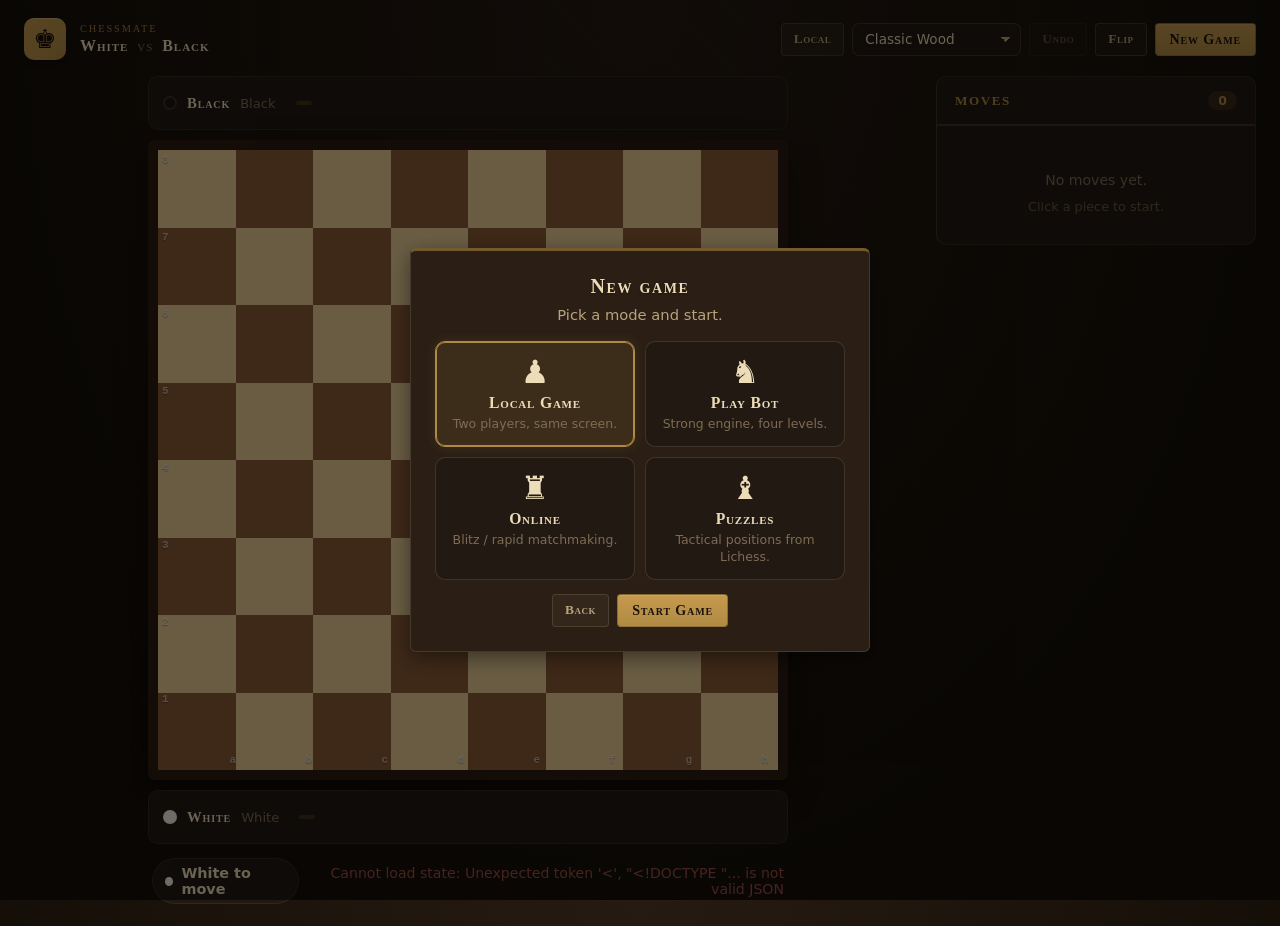
==== commit 0635a927: "added review" ====
--- a/static/play.html
+++ b/static/play.html
@@ -30,9 +30,6 @@
           <button id="login-shortcut" type="button" class="ghost" title="Login" hidden>
             <span class="btn-label">Login</span>
           </button>
-          <button id="logout-button" type="button" class="ghost" title="Logout" hidden>
-            <span class="btn-label">Logout</span>
-          </button>
           <button id="mode-button" type="button" class="ghost" title="Change game mode">
             <span class="btn-label" id="mode-button-label">Local</span>
           </button>
@@ -122,6 +119,13 @@
               <span class="info-label">Status</span>
               <span class="info-value" id="info-status">In progress</span>
             </div>
+          </div>
+
+          <!-- End-of-game actions (shown when a bot/local game finishes) -->
+          <div class="end-actions" id="end-actions" hidden>
+            <button type="button" class="primary end-action-btn" id="side-review">Review Game</button>
+            <button type="button" class="ghost end-action-btn" id="side-analyze">Analyze Game</button>
+            <button type="button" class="ghost end-action-btn" id="side-newgame">New Game</button>
           </div>
 
           <!-- Puzzle info card (visible only in puzzle mode) -->
@@ -176,7 +180,7 @@
           <button type="button" class="mode-tile" data-mode="vs_bot">
             <div class="mode-icon" aria-hidden="true">&#9822;</div>
             <div class="mode-name">Play Bot</div>
-            <div class="mode-desc">In-house engine, four levels.</div>
+            <div class="mode-desc">Strong engine, four levels.</div>
           </button>
           <button type="button" class="mode-tile" data-mode="multiplayer">
             <div class="mode-icon" aria-hidden="true">&#9820;</div>
@@ -258,9 +262,11 @@
         <div class="endgame-icon" id="endgame-icon" aria-hidden="true">&#9812;</div>
         <h3 id="endgame-title">Game over</h3>
         <p class="modal-text" id="endgame-text">White wins.</p>
-        <div class="modal-actions">
+        <div class="modal-actions endgame-actions">
           <button type="button" class="ghost" id="endgame-close">View board</button>
-          <button type="button" class="primary" id="endgame-reset">New game</button>
+          <button type="button" class="ghost" id="endgame-review" hidden>Review Game</button>
+          <button type="button" class="ghost" id="endgame-analyze" hidden>Analyze Game</button>
+          <button type="button" class="primary" id="endgame-reset">New Game</button>
         </div>
       </div>
     </div>
--- a/static/styles.css
+++ b/static/styles.css
@@ -1096,6 +1096,10 @@
 }
 
 /* ========================= Puzzle module ========================= */
+
+[hidden] {
+  display: none !important;
+}
 
 /* Puzzle info card in side panel */
 .puzzle-info {
@@ -1654,4 +1658,514 @@
 .result-pill.loss { background: var(--danger-soft);       color: #e2a6a0; }
 .result-pill.draw { background: var(--accent-soft);       color: var(--accent-strong); }
 
-
+/* ============================================================
+   Retro enhancements — serif headings, aged paper texture,
+   ornamental borders, typewriter move numbers.
+   ============================================================ */
+
+/* Serif headings everywhere — gives the classic chess-magazine feel */
+h1, h2, h3,
+.hero-title,
+.brand-text h1,
+.modal h3,
+.panel-header h2,
+.card-eyebrow,
+.player-name {
+  font-family: Georgia, "Palatino Linotype", "Book Antiqua", Palatino, serif;
+  letter-spacing: 0.01em;
+}
+
+/* Brand mark & title */
+.brand-text h1 {
+  font-size: 1rem;
+  font-weight: 700;
+  font-variant: small-caps;
+  letter-spacing: 0.06em;
+}
+.eyebrow {
+  font-family: Georgia, serif;
+  font-size: 0.65rem;
+  font-weight: 400;
+  letter-spacing: 0.18em;
+  text-transform: uppercase;
+  color: var(--accent);
+  opacity: 0.9;
+}
+
+/* Hero section — aged-parchment texture strip */
+.hero {
+  position: relative;
+  overflow: hidden;
+}
+.hero::after {
+  content: '';
+  position: absolute;
+  inset: 0;
+  pointer-events: none;
+  background-image:
+    repeating-linear-gradient(
+      0deg,
+      transparent,
+      transparent 3px,
+      rgba(236, 220, 184, 0.018) 3px,
+      rgba(236, 220, 184, 0.018) 4px
+    );
+}
+.hero-title {
+  font-weight: 700;
+  text-shadow: 0 1px 3px rgba(0, 0, 0, 0.5);
+}
+.hero-eyebrow {
+  font-family: Georgia, serif;
+  letter-spacing: 0.22em;
+  font-size: 0.72rem;
+  text-transform: uppercase;
+  color: var(--accent);
+}
+
+/* Board & panels — subtle inset frame lines */
+.side-panel {
+  border-left: 3px solid var(--accent);
+  border-left-color: rgba(176, 138, 68, 0.35);
+}
+.panel-header {
+  border-bottom: 2px solid var(--border-strong);
+}
+.panel-header h2 {
+  font-variant: small-caps;
+  font-size: 0.82rem;
+  letter-spacing: 0.12em;
+  color: var(--accent);
+}
+
+/* Move list — typewriter numbers, clean rows */
+.moves-list {
+  font-family: "Courier New", Courier, ui-monospace, monospace;
+}
+.moves-list .ply-num {
+  font-family: Georgia, serif;
+  font-size: 0.78rem;
+  color: var(--accent);
+  opacity: 0.75;
+  text-align: right;
+  padding-right: 4px;
+}
+.moves-list li:nth-child(even) {
+  background: rgba(236, 220, 184, 0.022);
+}
+.moves-list .ply.latest {
+  background: rgba(176, 138, 68, 0.22);
+  color: #e8c97a;
+  border-radius: 3px;
+  box-shadow: inset 0 0 0 1px rgba(176, 138, 68, 0.3);
+}
+
+/* Player cards — ornamental rule above name */
+.player-card {
+  position: relative;
+}
+.player-name {
+  font-size: 0.92rem;
+  font-variant: small-caps;
+  letter-spacing: 0.06em;
+}
+
+/* Modals — aged wooden frame look */
+.modal {
+  border-top: 3px solid var(--accent);
+  border-top-color: rgba(176, 138, 68, 0.55);
+}
+.modal h3 {
+  font-variant: small-caps;
+  letter-spacing: 0.08em;
+  color: var(--ink);
+  text-shadow: 0 1px 2px rgba(0, 0, 0, 0.4);
+}
+
+/* Home cards — thicker accent top border */
+.home-card,
+.play-card {
+  border-top: 2px solid rgba(176, 138, 68, 0.28);
+}
+.play-card.primary-card {
+  border-top-color: var(--accent);
+}
+.play-card h3,
+.home-card h3 {
+  font-variant: small-caps;
+  letter-spacing: 0.05em;
+}
+
+/* Footer — centered, tasteful */
+.home-footer {
+  font-family: Georgia, serif;
+  font-size: 0.78rem;
+  letter-spacing: 0.12em;
+  text-transform: uppercase;
+  color: var(--ink-muted);
+  text-align: center;
+  padding: 18px 0 10px;
+  border-top: 1px solid var(--border);
+}
+
+/* Buttons — subtle inset for "pressed" feel */
+button.ghost {
+  font-family: Georgia, serif;
+  font-size: 0.84rem;
+  font-variant: small-caps;
+  letter-spacing: 0.04em;
+}
+button.primary {
+  font-family: Georgia, serif;
+  font-variant: small-caps;
+  letter-spacing: 0.06em;
+}
+
+/* Mode tiles — more ornate selection state */
+.mode-tile.selected {
+  border-color: var(--accent);
+  box-shadow: inset 0 0 0 1px var(--accent),
+              0 0 12px rgba(176, 138, 68, 0.15);
+}
+.mode-tile .mode-name {
+  font-family: Georgia, serif;
+  font-variant: small-caps;
+  letter-spacing: 0.05em;
+}
+
+/* Subtle diagonal hatching texture on the dark background */
+body::before {
+  content: '';
+  position: fixed;
+  inset: 0;
+  pointer-events: none;
+  z-index: 0;
+  background-image:
+    repeating-linear-gradient(
+      45deg,
+      transparent,
+      transparent 40px,
+      rgba(236, 220, 184, 0.012) 40px,
+      rgba(236, 220, 184, 0.012) 41px
+    );
+}
+.app-shell, .home-shell { position: relative; z-index: 1; }
+
+/* ============================================================
+   Final retro polish — less SaaS, more tournament-room feel.
+   ============================================================ */
+
+/* Tighter, less glowy buttons */
+button.primary {
+  padding: 7px 14px;
+  border-radius: 4px;
+  box-shadow: inset 0 1px 0 rgba(255, 255, 255, 0.10);
+}
+button.ghost {
+  padding: 6px 12px;
+  border-radius: 4px;
+  box-shadow: none;
+}
+.btn-link { padding: 6px 12px; border-radius: 4px; }
+
+/* Less blur, softer modal shadow */
+.modal-backdrop { backdrop-filter: none; background: rgba(0, 0, 0, 0.55); }
+.modal {
+  box-shadow: 0 6px 20px rgba(0, 0, 0, 0.45);
+  border-radius: 6px;
+}
+
+/* Flatten cards: solid panel, thin border */
+.play-card, .home-card {
+  border-radius: 6px;
+  background: var(--panel);
+  box-shadow: none;
+}
+.play-card.primary-card {
+  background: var(--panel);
+}
+.play-card:hover {
+  background: var(--panel-elevated);
+  box-shadow: none;
+  transform: none;
+}
+.home-card {
+  background: var(--panel);
+}
+
+/* Hero: drop the radial gradient pop */
+.hero {
+  background: var(--panel);
+}
+.hero::after { display: none; }
+
+/* Restore the recognizable brass-tile-with-king badge (the old logo). */
+.brand-mark {
+  width: 42px;
+  height: 42px;
+  border-radius: 10px;
+  background: linear-gradient(135deg, var(--accent-strong), var(--accent));
+  color: #1c1206;
+  display: grid;
+  place-items: center;
+  font-size: 26px;
+  line-height: 1;
+  box-shadow: 0 2px 6px rgba(0, 0, 0, 0.40),
+              inset 0 1px 0 rgba(255, 255, 255, 0.25);
+  text-shadow: none;
+}
+.brand-mark.auth-logo {
+  width: 48px;
+  height: 48px;
+  font-size: 30px;
+}
+
+/* Side panel: remove the heavy left accent strip */
+.side-panel { border-left-width: 1px; border-left-color: var(--border-strong); }
+
+/* Tighter app/home spacing */
+.app-shell { gap: 16px; padding: 18px clamp(12px, 2.5vw, 24px); }
+.home-shell { gap: 16px; }
+
+/* ============================================================
+   Profile history additions: mode chip + action buttons row.
+   ============================================================ */
+.history-item .hi-mode {
+  display: inline-block;
+  padding: 2px 8px;
+  border-radius: 3px;
+  background: rgba(176, 138, 68, 0.14);
+  color: var(--accent-strong);
+  font-size: 0.72rem;
+  font-weight: 700;
+  text-transform: uppercase;
+  letter-spacing: 0.06em;
+  font-family: Georgia, serif;
+}
+.history-item .hi-actions {
+  display: flex;
+  gap: 8px;
+  margin-top: 4px;
+}
+.hi-btn {
+  padding: 4px 10px;
+  font-size: 0.78rem;
+  border: 1px solid var(--border-strong);
+  color: var(--ink-soft);
+  border-radius: 3px;
+}
+.hi-btn:hover {
+  background: var(--accent-soft);
+  border-color: var(--accent);
+  color: var(--ink);
+}
+.hi-btn.analyze-btn {
+  border-color: rgba(176, 138, 68, 0.45);
+  color: var(--accent-strong);
+}
+
+/* ============================================================
+   Review page layout.
+   ============================================================ */
+.review-layout {
+  display: grid;
+  grid-template-columns: 1fr 360px;
+  gap: 18px;
+}
+@media (max-width: 880px) {
+  .review-layout { grid-template-columns: 1fr; }
+}
+
+.review-nav {
+  display: flex;
+  align-items: center;
+  gap: 6px;
+  padding: 8px 10px;
+  margin-top: 6px;
+  background: var(--panel);
+  border: 1px solid var(--border-strong);
+  border-radius: 5px;
+}
+.review-nav button {
+  padding: 5px 10px;
+  font-size: 0.85rem;
+}
+.review-nav #nav-status {
+  margin: 0 8px;
+  font-family: "Courier New", monospace;
+  font-size: 0.82rem;
+  color: var(--ink-muted);
+  flex: 1;
+  text-align: center;
+}
+
+.review-side .panel-header { border-bottom: 1px solid var(--border-strong); }
+.review-info {
+  padding: 12px 18px;
+  border-bottom: 1px solid var(--border);
+}
+.review-result {
+  margin: 0 0 4px;
+  font-family: Georgia, serif;
+  font-variant: small-caps;
+  font-weight: 700;
+  font-size: 0.95rem;
+  letter-spacing: 0.04em;
+  color: var(--ink);
+}
+.review-meta {
+  margin: 0;
+  font-size: 0.78rem;
+  color: var(--ink-muted);
+}
+
+/* Move list interactive cells */
+.review-ply {
+  cursor: pointer;
+}
+.review-ply:hover { background: var(--accent-soft); }
+.review-ply.current {
+  background: rgba(176, 138, 68, 0.30);
+  color: #f1d792;
+  box-shadow: inset 0 0 0 1px rgba(176, 138, 68, 0.55);
+  border-radius: 3px;
+}
+
+/* Last-move square highlights on the review board */
+.square.last-from,
+.square.last-to {
+  background: linear-gradient(rgba(176, 138, 68, 0.30), rgba(176, 138, 68, 0.30)),
+              var(--light-square);
+}
+.square.dark.last-from,
+.square.dark.last-to {
+  background: linear-gradient(rgba(176, 138, 68, 0.35), rgba(176, 138, 68, 0.35)),
+              var(--dark-square);
+}
+
+/* ============================================================
+   Move category pills + analysis panel.
+   ============================================================ */
+.move-cat-pill {
+  display: inline-block;
+  margin-left: 6px;
+  padding: 1px 6px;
+  border-radius: 3px;
+  font-size: 0.66rem;
+  font-weight: 700;
+  font-family: Georgia, serif;
+  letter-spacing: 0.04em;
+  text-transform: uppercase;
+  vertical-align: middle;
+}
+.move-cat-pill.cat-best       { background: rgba(104, 128, 70, 0.20); color: #b8d391; }
+.move-cat-pill.cat-excellent  { background: rgba(104, 128, 70, 0.14); color: #aac687; }
+.move-cat-pill.cat-good       { background: rgba(176, 138, 68, 0.12); color: var(--accent-strong); }
+.move-cat-pill.cat-inaccuracy { background: rgba(176, 138, 68, 0.18); color: #d9b06a; }
+.move-cat-pill.cat-mistake    { background: rgba(156, 100, 60, 0.22); color: #e8a973; }
+.move-cat-pill.cat-blunder    { background: var(--danger-soft);       color: #e2a6a0; }
+.move-cat-pill.cat-brilliant  { background: rgba(140, 100, 200, 0.22); color: #d2bef0; }
+
+.analyze-cta {
+  padding: 12px 18px;
+  border-bottom: 1px solid var(--border);
+  text-align: center;
+}
+.analyze-cta button.primary { padding: 7px 16px; font-size: 0.86rem; }
+.analyze-note {
+  margin: 6px 0 0;
+  font-size: 0.72rem;
+  color: var(--ink-muted);
+}
+.analyze-progress {
+  margin: 6px 0 0;
+  font-size: 0.82rem;
+  color: var(--accent-strong);
+  font-family: Georgia, serif;
+  font-variant: small-caps;
+}
+
+.analysis-panel {
+  padding: 12px 18px;
+  border-bottom: 1px solid var(--border);
+}
+.analysis-summary {
+  display: flex;
+  flex-wrap: wrap;
+  gap: 8px;
+  margin-bottom: 12px;
+}
+.cat-stat {
+  display: inline-flex;
+  align-items: baseline;
+  gap: 4px;
+  padding: 3px 8px;
+  border-radius: 3px;
+  font-size: 0.72rem;
+  font-family: Georgia, serif;
+  border: 1px solid var(--border-strong);
+}
+.cat-stat-n { font-weight: 700; font-size: 0.86rem; }
+.cat-stat-l { color: var(--ink-muted); letter-spacing: 0.04em; text-transform: uppercase; font-size: 0.66rem; }
+.cat-stat.cat-best       { border-color: rgba(104, 128, 70, 0.40); }
+.cat-stat.cat-blunder    { border-color: rgba(156, 77, 68, 0.55); }
+.cat-stat.cat-brilliant  { border-color: rgba(140, 100, 200, 0.50); }
+
+.analysis-current .ac-played {
+  margin: 0 0 6px;
+  font-family: Georgia, serif;
+  font-size: 0.95rem;
+  font-weight: 700;
+}
+.analysis-current .ac-num { color: var(--ink-muted); margin-right: 4px; }
+.analysis-current .ac-san { color: var(--ink); margin-right: 4px; }
+.analysis-current .ac-row {
+  display: flex;
+  justify-content: space-between;
+  gap: 8px;
+  margin: 2px 0;
+  font-size: 0.82rem;
+}
+.analysis-current .ac-key {
+  color: var(--ink-muted);
+  text-transform: uppercase;
+  font-size: 0.7rem;
+  letter-spacing: 0.06em;
+  font-family: Georgia, serif;
+}
+.analysis-current .ac-val { color: var(--ink); text-align: right; }
+.analysis-current .ac-val.mono { font-family: "Courier New", monospace; font-size: 0.78rem; }
+.analysis-empty { color: var(--ink-muted); font-size: 0.82rem; margin: 0; }
+
+/* ============================================================
+   Compact mode — when the modal hides the tile picker.
+   ============================================================ */
+.mode-modal #mode-choices[hidden] { display: none; }
+
+/* ============================================================
+   End-of-game CTAs (side panel) + modal action wrapping.
+   ============================================================ */
+.end-actions {
+  display: flex;
+  flex-direction: column;
+  gap: 8px;
+  margin: 12px 18px 4px;
+  padding: 12px 14px;
+  background: var(--panel-elevated);
+  border: 1px solid var(--border-strong);
+  border-top: 2px solid var(--accent);
+  border-radius: var(--radius-sm);
+}
+.end-actions[hidden] { display: none; }
+.end-action-btn {
+  width: 100%;
+  text-align: center;
+  padding: 8px 12px;
+}
+
+/* Let the end-game modal's button row wrap cleanly with 3-4 buttons. */
+.endgame-actions {
+  flex-wrap: wrap;
+  justify-content: center;
+  gap: 8px;
+}
